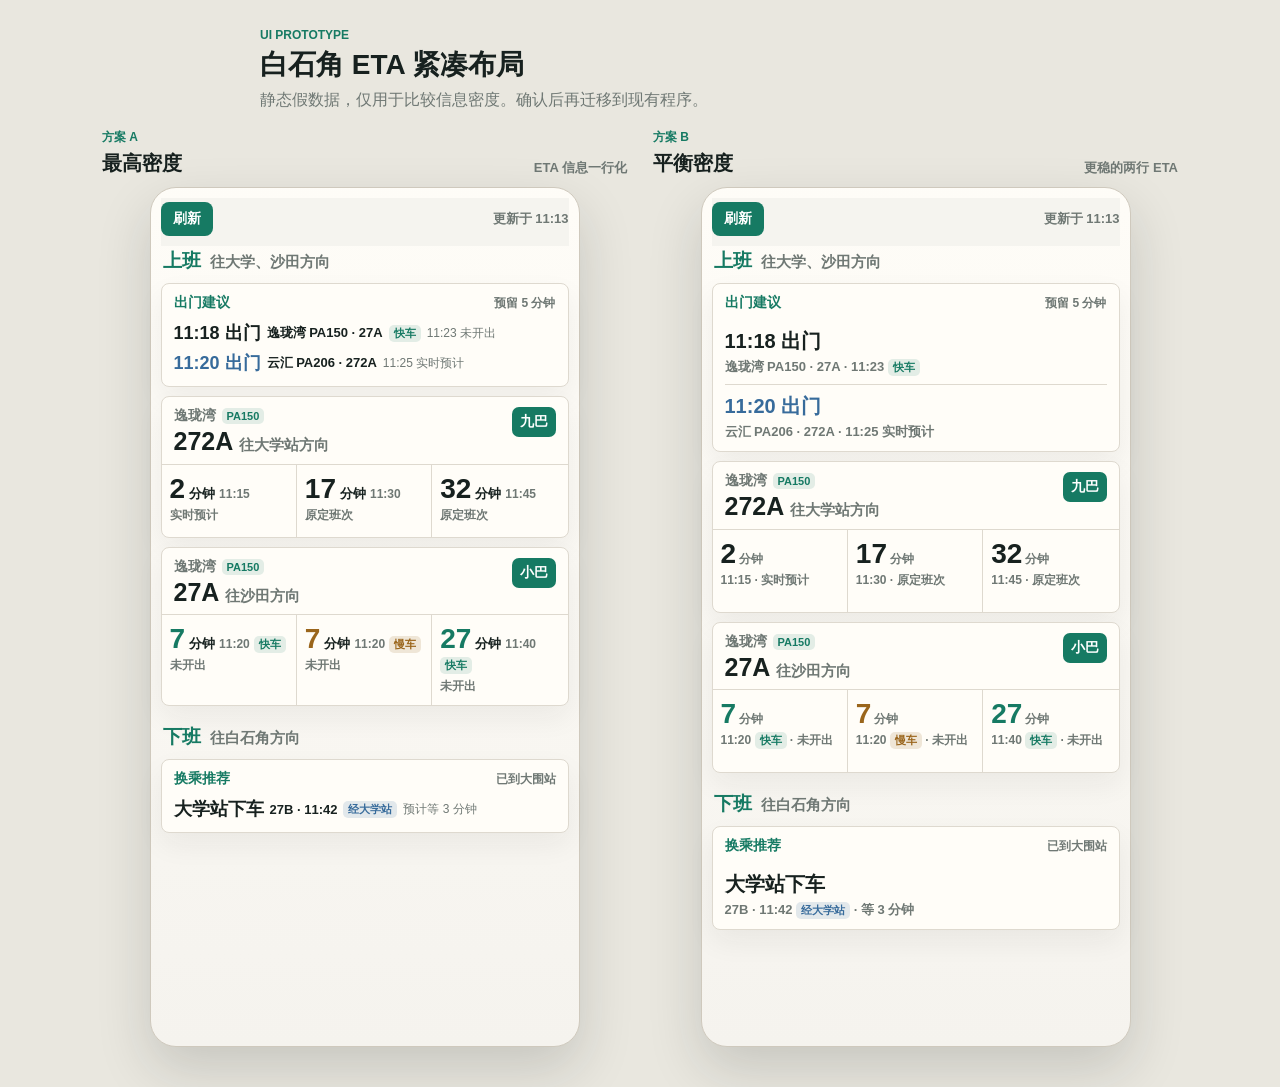
==== ui-prototype/compact-layout.html @ aad3869a "Add compact UI prototype" ====
<!doctype html>
<html lang="zh-Hans">
  <head>
    <meta charset="utf-8" />
    <meta name="viewport" content="width=device-width, initial-scale=1" />
    <title>紧凑布局原型</title>
    <link rel="stylesheet" href="compact-layout.css" />
  </head>
  <body>
    <main class="prototype-shell">
      <section class="prototype-note" aria-label="原型说明">
        <p class="note-kicker">UI prototype</p>
        <h1>白石角 ETA 紧凑布局</h1>
        <p>静态假数据，仅用于比较信息密度。确认后再迁移到现有程序。</p>
      </section>

      <section class="phone-grid" aria-label="布局方案">
        <article class="phone-frame">
          <header class="variant-header">
            <div>
              <p class="note-kicker">方案 A</p>
              <h2>最高密度</h2>
            </div>
            <span>ETA 信息一行化</span>
          </header>

          <div class="app-view compact-a">
            <header class="top-bar">
              <button type="button">刷新</button>
              <span>更新于 11:13</span>
            </header>

            <section class="commute-block">
              <h3><strong>上班</strong><span>往大学、沙田方向</span></h3>

              <section class="hint-panel">
                <div class="hint-head">
                  <span>出门建议</span>
                  <em>预留 5 分钟</em>
                </div>
                <div class="advice-row">
                  <strong>11:18 出门</strong>
                  <span>逸珑湾 PA150 · 27A</span>
                  <b class="badge fast">快车</b>
                  <small>11:23 未开出</small>
                </div>
                <div class="advice-row muted">
                  <strong>11:20 出门</strong>
                  <span>云汇 PA206 · 272A</span>
                  <small>11:25 实时预计</small>
                </div>
              </section>

              <section class="route-card">
                <header>
                  <div>
                    <p>逸珑湾 <b>PA150</b></p>
                    <h4>272A <span>往大学站方向</span></h4>
                  </div>
                  <i>九巴</i>
                </header>
                <div class="eta-grid">
                  <div class="eta-cell">
                    <p><strong>2</strong>分钟 <span>11:15</span></p>
                    <small>实时预计</small>
                  </div>
                  <div class="eta-cell">
                    <p><strong>17</strong>分钟 <span>11:30</span></p>
                    <small>原定班次</small>
                  </div>
                  <div class="eta-cell">
                    <p><strong>32</strong>分钟 <span>11:45</span></p>
                    <small>原定班次</small>
                  </div>
                </div>
              </section>

              <section class="route-card">
                <header>
                  <div>
                    <p>逸珑湾 <b>PA150</b></p>
                    <h4>27A <span>往沙田方向</span></h4>
                  </div>
                  <i>小巴</i>
                </header>
                <div class="eta-grid">
                  <div class="eta-cell fast-text">
                    <p><strong>7</strong>分钟 <span>11:20</span> <b class="badge fast">快车</b></p>
                    <small>未开出</small>
                  </div>
                  <div class="eta-cell slow-text">
                    <p><strong>7</strong>分钟 <span>11:20</span> <b class="badge slow">慢车</b></p>
                    <small>未开出</small>
                  </div>
                  <div class="eta-cell fast-text">
                    <p><strong>27</strong>分钟 <span>11:40</span> <b class="badge fast">快车</b></p>
                    <small>未开出</small>
                  </div>
                </div>
              </section>
            </section>

            <section class="commute-block">
              <h3><strong>下班</strong><span>往白石角方向</span></h3>
              <section class="hint-panel">
                <div class="hint-head">
                  <span>换乘推荐</span>
                  <em>已到大围站</em>
                </div>
                <div class="advice-row">
                  <strong>大学站下车</strong>
                  <span>27B · 11:42</span>
                  <b class="badge via">经大学站</b>
                  <small>预计等 3 分钟</small>
                </div>
              </section>
            </section>
          </div>
        </article>

        <article class="phone-frame">
          <header class="variant-header">
            <div>
              <p class="note-kicker">方案 B</p>
              <h2>平衡密度</h2>
            </div>
            <span>更稳的两行 ETA</span>
          </header>

          <div class="app-view compact-b">
            <header class="top-bar">
              <button type="button">刷新</button>
              <span>更新于 11:13</span>
            </header>

            <section class="commute-block">
              <h3><strong>上班</strong><span>往大学、沙田方向</span></h3>

              <section class="hint-panel">
                <div class="hint-head">
                  <span>出门建议</span>
                  <em>预留 5 分钟</em>
                </div>
                <div class="advice-card">
                  <strong>11:18 出门</strong>
                  <p>逸珑湾 PA150 · 27A · 11:23 <b class="badge fast">快车</b></p>
                </div>
                <div class="advice-card secondary">
                  <strong>11:20 出门</strong>
                  <p>云汇 PA206 · 272A · 11:25 实时预计</p>
                </div>
              </section>

              <section class="route-card">
                <header>
                  <div>
                    <p>逸珑湾 <b>PA150</b></p>
                    <h4>272A <span>往大学站方向</span></h4>
                  </div>
                  <i>九巴</i>
                </header>
                <div class="eta-grid">
                  <div class="eta-cell">
                    <p><strong>2</strong><small>分钟</small></p>
                    <span>11:15 · 实时预计</span>
                  </div>
                  <div class="eta-cell">
                    <p><strong>17</strong><small>分钟</small></p>
                    <span>11:30 · 原定班次</span>
                  </div>
                  <div class="eta-cell">
                    <p><strong>32</strong><small>分钟</small></p>
                    <span>11:45 · 原定班次</span>
                  </div>
                </div>
              </section>

              <section class="route-card">
                <header>
                  <div>
                    <p>逸珑湾 <b>PA150</b></p>
                    <h4>27A <span>往沙田方向</span></h4>
                  </div>
                  <i>小巴</i>
                </header>
                <div class="eta-grid">
                  <div class="eta-cell fast-text">
                    <p><strong>7</strong><small>分钟</small></p>
                    <span>11:20 <b class="badge fast">快车</b> · 未开出</span>
                  </div>
                  <div class="eta-cell slow-text">
                    <p><strong>7</strong><small>分钟</small></p>
                    <span>11:20 <b class="badge slow">慢车</b> · 未开出</span>
                  </div>
                  <div class="eta-cell fast-text">
                    <p><strong>27</strong><small>分钟</small></p>
                    <span>11:40 <b class="badge fast">快车</b> · 未开出</span>
                  </div>
                </div>
              </section>
            </section>

            <section class="commute-block">
              <h3><strong>下班</strong><span>往白石角方向</span></h3>
              <section class="hint-panel">
                <div class="hint-head">
                  <span>换乘推荐</span>
                  <em>已到大围站</em>
                </div>
                <div class="advice-card">
                  <strong>大学站下车</strong>
                  <p>27B · 11:42 <b class="badge via">经大学站</b> · 等 3 分钟</p>
                </div>
              </section>
            </section>
          </div>
        </article>
      </section>
    </main>
  </body>
</html>
---- ui-prototype/compact-layout.css ----
:root {
  --bg: #f5f3ee;
  --panel: #fffdf8;
  --ink: #17211f;
  --muted: #6f7874;
  --line: #ded9cf;
  --accent: #167a63;
  --warn: #9a651b;
  --info: #376b9b;
  color-scheme: light;
}

* {
  box-sizing: border-box;
}

body {
  margin: 0;
  background: #e9e7df;
  color: var(--ink);
  font-family: -apple-system, BlinkMacSystemFont, "Segoe UI", sans-serif;
}

button {
  font: inherit;
}

.prototype-shell {
  width: min(1120px, 100%);
  margin: 0 auto;
  padding: 28px 18px 40px;
}

.prototype-note {
  margin: 0 auto 18px;
  max-width: 760px;
}

.note-kicker {
  margin: 0 0 4px;
  color: var(--accent);
  font-size: 12px;
  font-weight: 850;
  text-transform: uppercase;
}

h1,
h2,
h3,
h4,
p {
  margin: 0;
}

.prototype-note h1 {
  font-size: 28px;
  letter-spacing: 0;
}

.prototype-note p:last-child {
  margin-top: 6px;
  color: var(--muted);
}

.phone-grid {
  display: grid;
  grid-template-columns: repeat(2, minmax(320px, 1fr));
  gap: 18px;
  align-items: start;
}

.phone-frame {
  display: grid;
  gap: 10px;
}

.variant-header {
  display: flex;
  align-items: end;
  justify-content: space-between;
  gap: 12px;
  padding: 0 4px;
}

.variant-header h2 {
  font-size: 20px;
}

.variant-header span {
  color: var(--muted);
  font-size: 13px;
  font-weight: 700;
}

.app-view {
  width: min(430px, 100%);
  min-height: 860px;
  margin: 0 auto;
  padding: 10px;
  border: 1px solid #cfc9bd;
  border-radius: 26px;
  background:
    linear-gradient(180deg, rgba(255, 253, 248, 0.92), rgba(245, 243, 238, 0.96)),
    var(--bg);
  box-shadow: 0 22px 54px rgba(23, 33, 31, 0.16);
}

.top-bar {
  position: sticky;
  top: 0;
  z-index: 2;
  display: flex;
  align-items: center;
  justify-content: space-between;
  padding: 4px 0 10px;
  background: rgba(245, 243, 238, 0.92);
}

.top-bar button {
  min-height: 34px;
  padding: 0 12px;
  border: 0;
  border-radius: 8px;
  background: var(--accent);
  color: white;
  font-size: 14px;
  font-weight: 850;
}

.top-bar span {
  color: var(--muted);
  font-size: 13px;
  font-weight: 750;
}

.commute-block {
  display: grid;
  gap: 9px;
  margin-bottom: 16px;
}

.commute-block h3 {
  display: flex;
  align-items: baseline;
  gap: 9px;
  min-width: 0;
  padding: 2px 2px 0;
}

.commute-block h3 strong {
  color: var(--accent);
  font-size: 19px;
}

.commute-block h3 span {
  min-width: 0;
  color: var(--muted);
  font-size: 15px;
  font-weight: 750;
}

.hint-panel,
.route-card {
  border: 1px solid var(--line);
  border-radius: 8px;
  background: var(--panel);
  box-shadow: 0 12px 28px rgba(29, 39, 36, 0.06);
  overflow: hidden;
}

.hint-panel {
  padding: 10px 12px;
}

.hint-head {
  display: flex;
  align-items: center;
  justify-content: space-between;
  gap: 10px;
  margin-bottom: 8px;
}

.hint-head span {
  color: var(--accent);
  font-size: 14px;
  font-weight: 850;
}

.hint-head em {
  color: var(--muted);
  font-size: 12px;
  font-style: normal;
  font-weight: 800;
}

.advice-row {
  display: flex;
  flex-wrap: wrap;
  align-items: center;
  gap: 6px;
  min-height: 26px;
  color: var(--muted);
  font-size: 13px;
}

.advice-row + .advice-row {
  margin-top: 4px;
}

.advice-row strong {
  color: var(--ink);
  font-size: 18px;
}

.advice-row span {
  color: var(--ink);
  font-weight: 750;
}

.advice-row small {
  color: var(--muted);
  font-size: 12px;
}

.advice-row.muted strong {
  color: var(--info);
}

.advice-card {
  display: grid;
  gap: 3px;
  padding: 8px 0;
  border-bottom: 1px solid var(--line);
}

.advice-card:last-child {
  border-bottom: 0;
  padding-bottom: 0;
}

.advice-card strong {
  font-size: 20px;
}

.advice-card.secondary strong {
  color: var(--info);
}

.advice-card p {
  color: var(--muted);
  font-size: 13px;
  font-weight: 750;
}

.route-card header {
  display: flex;
  align-items: flex-start;
  justify-content: space-between;
  gap: 10px;
  padding: 10px 12px 8px;
  border-bottom: 1px solid var(--line);
}

.route-card header p {
  display: flex;
  align-items: center;
  gap: 6px;
  color: var(--muted);
  font-size: 14px;
  font-weight: 850;
}

.route-card header p b {
  padding: 2px 5px;
  border-radius: 5px;
  background: rgba(31, 122, 99, 0.12);
  color: var(--accent);
  font-size: 11px;
}

.route-card h4 {
  margin-top: 3px;
  font-size: 25px;
  line-height: 1.1;
  letter-spacing: 0;
}

.route-card h4 span {
  color: var(--muted);
  font-size: 15px;
}

.route-card header i {
  flex: 0 0 auto;
  padding: 6px 8px;
  border-radius: 7px;
  background: var(--accent);
  color: white;
  font-size: 14px;
  font-style: normal;
  font-weight: 850;
}

.eta-grid {
  display: grid;
  grid-template-columns: repeat(3, minmax(0, 1fr));
}

.eta-cell {
  min-width: 0;
  min-height: 72px;
  padding: 10px 8px;
  border-right: 1px solid var(--line);
}

.eta-cell:last-child {
  border-right: 0;
}

.eta-cell p {
  min-width: 0;
  color: var(--ink);
  font-size: 13px;
  font-weight: 850;
  line-height: 1.2;
}

.eta-cell strong {
  font-size: 28px;
  line-height: 1;
}

.eta-cell small,
.eta-cell span {
  color: var(--muted);
  font-size: 12px;
  font-weight: 750;
}

.eta-cell > small,
.eta-cell > span {
  display: block;
  margin-top: 4px;
}

.compact-a .eta-cell p {
  display: flex;
  flex-wrap: wrap;
  align-items: baseline;
  gap: 4px;
}

.compact-b .eta-cell {
  min-height: 82px;
}

.compact-b .eta-cell p {
  display: flex;
  align-items: baseline;
  gap: 3px;
}

.fast-text strong {
  color: var(--accent);
}

.slow-text strong {
  color: var(--warn);
}

.badge {
  display: inline-flex;
  align-items: center;
  min-height: 17px;
  padding: 2px 5px;
  border-radius: 5px;
  font-size: 11px;
  font-weight: 850;
  line-height: 1;
}

.badge.fast {
  background: rgba(31, 122, 99, 0.12);
  color: var(--accent);
}

.badge.slow {
  background: rgba(143, 90, 19, 0.14);
  color: var(--warn);
}

.badge.via {
  background: rgba(55, 107, 155, 0.14);
  color: var(--info);
}

@media (max-width: 760px) {
  .prototype-shell {
    padding: 18px 10px 28px;
  }

  .phone-grid {
    grid-template-columns: 1fr;
  }
}
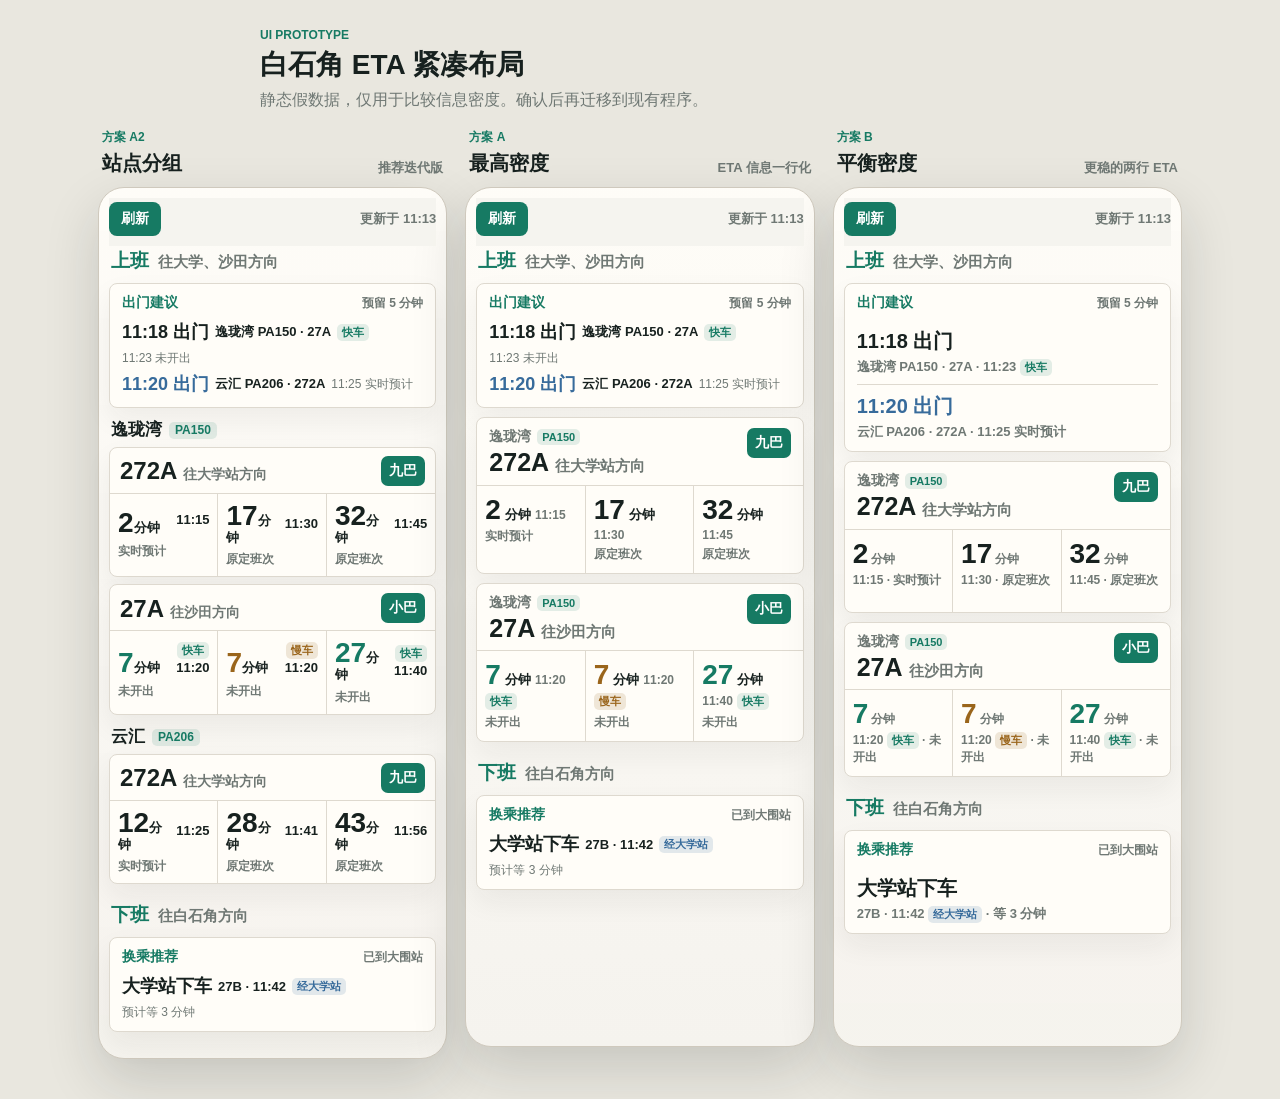
==== commit 3ee4e2db: "Iterate compact UI prototype" ====
--- a/ui-prototype/compact-layout.html
+++ b/ui-prototype/compact-layout.html
@@ -18,6 +18,146 @@
         <article class="phone-frame">
           <header class="variant-header">
             <div>
+              <p class="note-kicker">方案 A2</p>
+              <h2>站点分组</h2>
+            </div>
+            <span>推荐迭代版</span>
+          </header>
+
+          <div class="app-view compact-a2">
+            <header class="top-bar">
+              <button type="button">刷新</button>
+              <span>更新于 11:13</span>
+            </header>
+
+            <section class="commute-block">
+              <h3><strong>上班</strong><span>往大学、沙田方向</span></h3>
+
+              <section class="hint-panel">
+                <div class="hint-head">
+                  <span>出门建议</span>
+                  <em>预留 5 分钟</em>
+                </div>
+                <div class="advice-row">
+                  <strong>11:18 出门</strong>
+                  <span>逸珑湾 PA150 · 27A</span>
+                  <b class="badge fast">快车</b>
+                  <small>11:23 未开出</small>
+                </div>
+                <div class="advice-row muted">
+                  <strong>11:20 出门</strong>
+                  <span>云汇 PA206 · 272A</span>
+                  <small>11:25 实时预计</small>
+                </div>
+              </section>
+
+              <section class="stop-group">
+                <h4>逸珑湾 <b>PA150</b></h4>
+
+                <section class="route-card route-card-compact">
+                  <header>
+                    <div>
+                      <h5>272A <span>往大学站方向</span></h5>
+                    </div>
+                    <i>九巴</i>
+                  </header>
+                  <div class="eta-grid">
+                    <div class="eta-cell eta-cell-split">
+                      <p><strong>2</strong>分钟</p>
+                      <div class="eta-clock"><span>11:15</span></div>
+                      <small>实时预计</small>
+                    </div>
+                    <div class="eta-cell eta-cell-split">
+                      <p><strong>17</strong>分钟</p>
+                      <div class="eta-clock"><span>11:30</span></div>
+                      <small>原定班次</small>
+                    </div>
+                    <div class="eta-cell eta-cell-split">
+                      <p><strong>32</strong>分钟</p>
+                      <div class="eta-clock"><span>11:45</span></div>
+                      <small>原定班次</small>
+                    </div>
+                  </div>
+                </section>
+
+                <section class="route-card route-card-compact">
+                  <header>
+                    <div>
+                      <h5>27A <span>往沙田方向</span></h5>
+                    </div>
+                    <i>小巴</i>
+                  </header>
+                  <div class="eta-grid">
+                    <div class="eta-cell eta-cell-split fast-text">
+                      <p><strong>7</strong>分钟</p>
+                      <div class="eta-clock"><b class="badge fast">快车</b><span>11:20</span></div>
+                      <small>未开出</small>
+                    </div>
+                    <div class="eta-cell eta-cell-split slow-text">
+                      <p><strong>7</strong>分钟</p>
+                      <div class="eta-clock"><b class="badge slow">慢车</b><span>11:20</span></div>
+                      <small>未开出</small>
+                    </div>
+                    <div class="eta-cell eta-cell-split fast-text">
+                      <p><strong>27</strong>分钟</p>
+                      <div class="eta-clock"><b class="badge fast">快车</b><span>11:40</span></div>
+                      <small>未开出</small>
+                    </div>
+                  </div>
+                </section>
+              </section>
+
+              <section class="stop-group">
+                <h4>云汇 <b>PA206</b></h4>
+                <section class="route-card route-card-compact">
+                  <header>
+                    <div>
+                      <h5>272A <span>往大学站方向</span></h5>
+                    </div>
+                    <i>九巴</i>
+                  </header>
+                  <div class="eta-grid">
+                    <div class="eta-cell eta-cell-split">
+                      <p><strong>12</strong>分钟</p>
+                      <div class="eta-clock"><span>11:25</span></div>
+                      <small>实时预计</small>
+                    </div>
+                    <div class="eta-cell eta-cell-split">
+                      <p><strong>28</strong>分钟</p>
+                      <div class="eta-clock"><span>11:41</span></div>
+                      <small>原定班次</small>
+                    </div>
+                    <div class="eta-cell eta-cell-split">
+                      <p><strong>43</strong>分钟</p>
+                      <div class="eta-clock"><span>11:56</span></div>
+                      <small>原定班次</small>
+                    </div>
+                  </div>
+                </section>
+              </section>
+            </section>
+
+            <section class="commute-block">
+              <h3><strong>下班</strong><span>往白石角方向</span></h3>
+              <section class="hint-panel">
+                <div class="hint-head">
+                  <span>换乘推荐</span>
+                  <em>已到大围站</em>
+                </div>
+                <div class="advice-row">
+                  <strong>大学站下车</strong>
+                  <span>27B · 11:42</span>
+                  <b class="badge via">经大学站</b>
+                  <small>预计等 3 分钟</small>
+                </div>
+              </section>
+            </section>
+          </div>
+        </article>
+
+        <article class="phone-frame">
+          <header class="variant-header">
+            <div>
               <p class="note-kicker">方案 A</p>
               <h2>最高密度</h2>
             </div>
--- a/ui-prototype/compact-layout.css
+++ b/ui-prototype/compact-layout.css
@@ -64,7 +64,7 @@
 
 .phone-grid {
   display: grid;
-  grid-template-columns: repeat(2, minmax(320px, 1fr));
+  grid-template-columns: repeat(3, minmax(320px, 1fr));
   gap: 18px;
   align-items: start;
 }
@@ -261,6 +261,51 @@
   border-bottom: 1px solid var(--line);
 }
 
+.stop-group {
+  display: grid;
+  gap: 7px;
+}
+
+.stop-group h4 {
+  display: flex;
+  align-items: center;
+  gap: 7px;
+  padding: 4px 2px 0;
+  color: var(--ink);
+  font-size: 17px;
+  line-height: 1.1;
+}
+
+.stop-group h4 b {
+  padding: 2px 6px;
+  border-radius: 5px;
+  background: rgba(31, 122, 99, 0.12);
+  color: var(--accent);
+  font-size: 12px;
+}
+
+.route-card-compact header {
+  align-items: center;
+  padding: 8px 10px 7px;
+}
+
+.route-card-compact h5 {
+  margin: 0;
+  font-size: 24px;
+  line-height: 1.05;
+  letter-spacing: 0;
+}
+
+.route-card-compact h5 span {
+  color: var(--muted);
+  font-size: 14px;
+}
+
+.route-card-compact header i {
+  padding: 5px 8px;
+  font-size: 13px;
+}
+
 .route-card header p {
   display: flex;
   align-items: center;
@@ -313,6 +358,45 @@
   border-right: 1px solid var(--line);
 }
 
+.eta-cell-split {
+  display: grid;
+  grid-template-columns: minmax(0, 1fr) auto;
+  grid-template-rows: auto auto;
+  column-gap: 6px;
+  row-gap: 2px;
+  min-height: 66px;
+  padding: 8px 8px;
+}
+
+.eta-cell-split p {
+  grid-column: 1;
+  grid-row: 1;
+  align-self: end;
+}
+
+.eta-cell-split .eta-clock {
+  grid-column: 2;
+  grid-row: 1;
+  display: grid;
+  justify-items: end;
+  align-self: center;
+  gap: 2px;
+  min-width: 34px;
+}
+
+.eta-cell-split .eta-clock span {
+  color: var(--ink);
+  font-size: 13px;
+  font-weight: 850;
+  line-height: 1;
+}
+
+.eta-cell-split > small {
+  grid-column: 1 / -1;
+  grid-row: 2;
+  margin-top: 0;
+}
+
 .eta-cell:last-child {
   border-right: 0;
 }
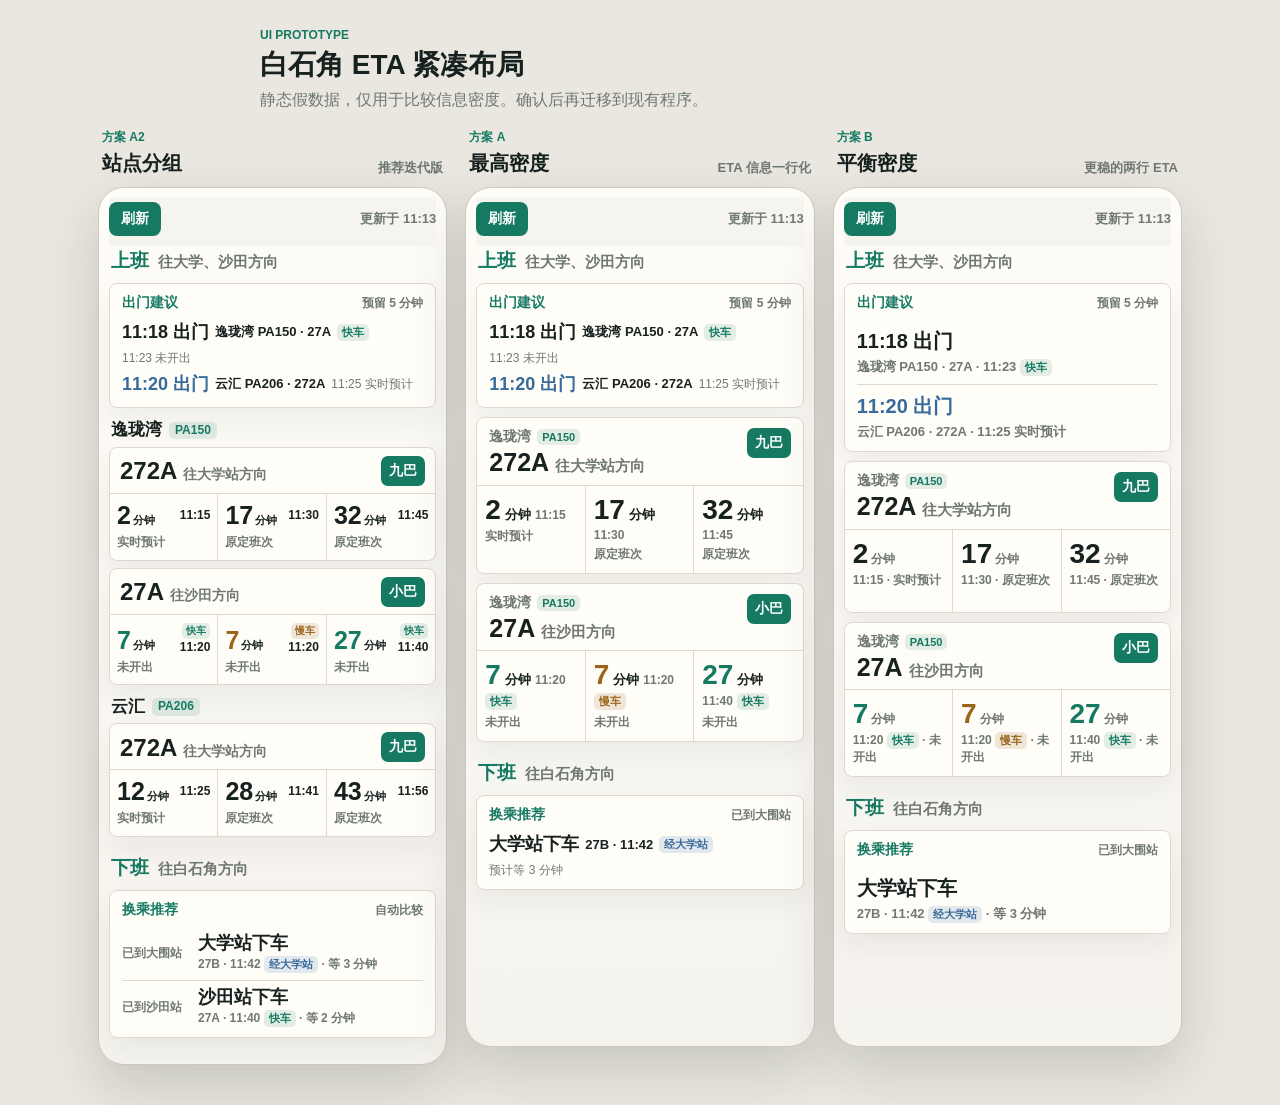
==== commit a7c7208a: "Refine compact UI prototype" ====
--- a/ui-prototype/compact-layout.html
+++ b/ui-prototype/compact-layout.html
@@ -63,17 +63,17 @@
                   </header>
                   <div class="eta-grid">
                     <div class="eta-cell eta-cell-split">
-                      <p><strong>2</strong>分钟</p>
+                      <p><strong>2</strong><em>分钟</em></p>
                       <div class="eta-clock"><span>11:15</span></div>
                       <small>实时预计</small>
                     </div>
                     <div class="eta-cell eta-cell-split">
-                      <p><strong>17</strong>分钟</p>
+                      <p><strong>17</strong><em>分钟</em></p>
                       <div class="eta-clock"><span>11:30</span></div>
                       <small>原定班次</small>
                     </div>
                     <div class="eta-cell eta-cell-split">
-                      <p><strong>32</strong>分钟</p>
+                      <p><strong>32</strong><em>分钟</em></p>
                       <div class="eta-clock"><span>11:45</span></div>
                       <small>原定班次</small>
                     </div>
@@ -89,17 +89,17 @@
                   </header>
                   <div class="eta-grid">
                     <div class="eta-cell eta-cell-split fast-text">
-                      <p><strong>7</strong>分钟</p>
+                      <p><strong>7</strong><em>分钟</em></p>
                       <div class="eta-clock"><b class="badge fast">快车</b><span>11:20</span></div>
                       <small>未开出</small>
                     </div>
                     <div class="eta-cell eta-cell-split slow-text">
-                      <p><strong>7</strong>分钟</p>
+                      <p><strong>7</strong><em>分钟</em></p>
                       <div class="eta-clock"><b class="badge slow">慢车</b><span>11:20</span></div>
                       <small>未开出</small>
                     </div>
                     <div class="eta-cell eta-cell-split fast-text">
-                      <p><strong>27</strong>分钟</p>
+                      <p><strong>27</strong><em>分钟</em></p>
                       <div class="eta-clock"><b class="badge fast">快车</b><span>11:40</span></div>
                       <small>未开出</small>
                     </div>
@@ -118,17 +118,17 @@
                   </header>
                   <div class="eta-grid">
                     <div class="eta-cell eta-cell-split">
-                      <p><strong>12</strong>分钟</p>
+                      <p><strong>12</strong><em>分钟</em></p>
                       <div class="eta-clock"><span>11:25</span></div>
                       <small>实时预计</small>
                     </div>
                     <div class="eta-cell eta-cell-split">
-                      <p><strong>28</strong>分钟</p>
+                      <p><strong>28</strong><em>分钟</em></p>
                       <div class="eta-clock"><span>11:41</span></div>
                       <small>原定班次</small>
                     </div>
                     <div class="eta-cell eta-cell-split">
-                      <p><strong>43</strong>分钟</p>
+                      <p><strong>43</strong><em>分钟</em></p>
                       <div class="eta-clock"><span>11:56</span></div>
                       <small>原定班次</small>
                     </div>
@@ -142,13 +142,17 @@
               <section class="hint-panel">
                 <div class="hint-head">
                   <span>换乘推荐</span>
-                  <em>已到大围站</em>
-                </div>
-                <div class="advice-row">
+                  <em>自动比较</em>
+                </div>
+                <div class="transfer-scenario">
+                  <span>已到大围站</span>
                   <strong>大学站下车</strong>
-                  <span>27B · 11:42</span>
-                  <b class="badge via">经大学站</b>
-                  <small>预计等 3 分钟</small>
+                  <small>27B · 11:42 <b class="badge via">经大学站</b> · 等 3 分钟</small>
+                </div>
+                <div class="transfer-scenario">
+                  <span>已到沙田站</span>
+                  <strong>沙田站下车</strong>
+                  <small>27A · 11:40 <b class="badge fast">快车</b> · 等 2 分钟</small>
                 </div>
               </section>
             </section>
--- a/ui-prototype/compact-layout.css
+++ b/ui-prototype/compact-layout.css
@@ -252,6 +252,44 @@
   font-weight: 750;
 }
 
+.transfer-scenario {
+  display: grid;
+  grid-template-columns: 68px minmax(0, 1fr);
+  column-gap: 8px;
+  row-gap: 2px;
+  padding: 7px 0;
+  border-bottom: 1px solid var(--line);
+}
+
+.transfer-scenario:last-child {
+  padding-bottom: 0;
+  border-bottom: 0;
+}
+
+.transfer-scenario span {
+  grid-row: 1 / 3;
+  align-self: center;
+  color: var(--muted);
+  font-size: 12px;
+  font-weight: 850;
+  line-height: 1.15;
+}
+
+.transfer-scenario strong {
+  min-width: 0;
+  color: var(--ink);
+  font-size: 18px;
+  line-height: 1.1;
+}
+
+.transfer-scenario small {
+  min-width: 0;
+  color: var(--muted);
+  font-size: 12px;
+  font-weight: 750;
+  line-height: 1.35;
+}
+
 .route-card header {
   display: flex;
   align-items: flex-start;
@@ -360,18 +398,22 @@
 
 .eta-cell-split {
   display: grid;
-  grid-template-columns: minmax(0, 1fr) auto;
+  grid-template-columns: minmax(0, 1fr) minmax(32px, auto);
   grid-template-rows: auto auto;
-  column-gap: 6px;
+  column-gap: 4px;
   row-gap: 2px;
   min-height: 66px;
-  padding: 8px 8px;
+  padding: 8px 7px;
 }
 
 .eta-cell-split p {
   grid-column: 1;
   grid-row: 1;
+  display: flex;
+  align-items: baseline;
   align-self: end;
+  gap: 2px;
+  white-space: nowrap;
 }
 
 .eta-cell-split .eta-clock {
@@ -381,14 +423,20 @@
   justify-items: end;
   align-self: center;
   gap: 2px;
-  min-width: 34px;
+  min-width: 32px;
 }
 
 .eta-cell-split .eta-clock span {
   color: var(--ink);
-  font-size: 13px;
+  font-size: 12px;
   font-weight: 850;
   line-height: 1;
+}
+
+.eta-cell-split .eta-clock .badge {
+  min-height: 16px;
+  padding: 2px 4px;
+  font-size: 10px;
 }
 
 .eta-cell-split > small {
@@ -414,6 +462,18 @@
   line-height: 1;
 }
 
+.eta-cell-split strong {
+  font-size: 25px;
+}
+
+.eta-cell-split p em {
+  color: var(--ink);
+  font-size: 11px;
+  font-style: normal;
+  font-weight: 850;
+  line-height: 1;
+}
+
 .eta-cell small,
 .eta-cell span {
   color: var(--muted);
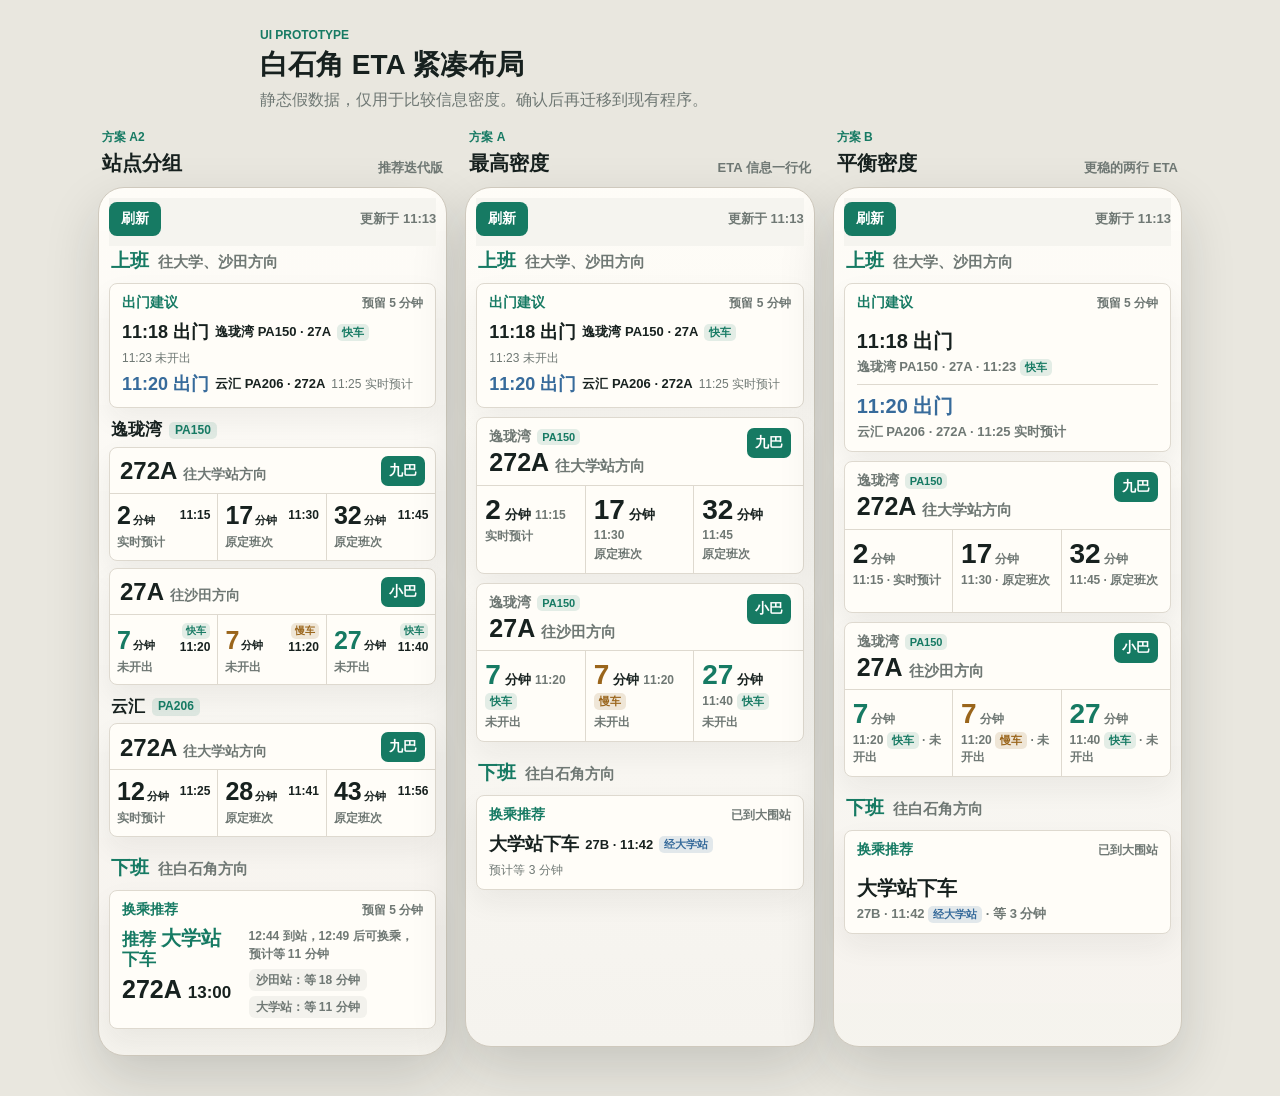
==== commit a0a5cbf6: "Refine homebound transfer recommendation layout" ====
--- a/ui-prototype/compact-layout.html
+++ b/ui-prototype/compact-layout.html
@@ -142,17 +142,20 @@
               <section class="hint-panel">
                 <div class="hint-head">
                   <span>换乘推荐</span>
-                  <em>自动比较</em>
-                </div>
-                <div class="transfer-scenario">
-                  <span>已到大围站</span>
-                  <strong>大学站下车</strong>
-                  <small>27B · 11:42 <b class="badge via">经大学站</b> · 等 3 分钟</small>
-                </div>
-                <div class="transfer-scenario">
-                  <span>已到沙田站</span>
-                  <strong>沙田站下车</strong>
-                  <small>27A · 11:40 <b class="badge fast">快车</b> · 等 2 分钟</small>
+                  <em>预留 5 分钟</em>
+                </div>
+                <div class="transfer-summary">
+                  <div class="transfer-pick">
+                    <p>推荐 <strong>大学站</strong> 下车</p>
+                    <h4>272A <span>13:00</span></h4>
+                  </div>
+                  <div class="transfer-meta">
+                    <p>12:44 到站，12:49 后可换乘，预计等 11 分钟</p>
+                    <div class="wait-pills">
+                      <span>沙田站：等 18 分钟</span>
+                      <span>大学站：等 11 分钟</span>
+                    </div>
+                  </div>
                 </div>
               </section>
             </section>
--- a/ui-prototype/compact-layout.css
+++ b/ui-prototype/compact-layout.css
@@ -252,42 +252,68 @@
   font-weight: 750;
 }
 
-.transfer-scenario {
-  display: grid;
-  grid-template-columns: 68px minmax(0, 1fr);
-  column-gap: 8px;
-  row-gap: 2px;
-  padding: 7px 0;
-  border-bottom: 1px solid var(--line);
-}
-
-.transfer-scenario:last-child {
-  padding-bottom: 0;
-  border-bottom: 0;
-}
-
-.transfer-scenario span {
-  grid-row: 1 / 3;
-  align-self: center;
-  color: var(--muted);
-  font-size: 12px;
+.transfer-summary {
+  display: grid;
+  grid-template-columns: minmax(112px, 0.8fr) minmax(0, 1.2fr);
+  align-items: start;
+  gap: 10px;
+}
+
+.transfer-pick {
+  min-width: 0;
+}
+
+.transfer-pick p {
+  color: var(--accent);
+  font-size: 17px;
   font-weight: 850;
   line-height: 1.15;
 }
 
-.transfer-scenario strong {
+.transfer-pick p strong {
+  color: var(--accent);
+  font-size: 20px;
+}
+
+.transfer-pick h4 {
+  margin-top: 7px;
+  color: var(--ink);
+  font-size: 25px;
+  line-height: 1;
+}
+
+.transfer-pick h4 span {
+  font-size: 17px;
+}
+
+.transfer-meta {
+  display: grid;
+  gap: 6px;
   min-width: 0;
-  color: var(--ink);
-  font-size: 18px;
-  line-height: 1.1;
-}
-
-.transfer-scenario small {
-  min-width: 0;
-  color: var(--muted);
-  font-size: 12px;
-  font-weight: 750;
-  line-height: 1.35;
+  padding-top: 1px;
+}
+
+.transfer-meta p {
+  color: var(--muted);
+  font-size: 12px;
+  font-weight: 750;
+  line-height: 1.45;
+}
+
+.wait-pills {
+  display: flex;
+  flex-wrap: wrap;
+  gap: 5px;
+}
+
+.wait-pills span {
+  padding: 5px 7px;
+  border-radius: 6px;
+  background: rgba(102, 112, 106, 0.08);
+  color: var(--muted);
+  font-size: 12px;
+  font-weight: 750;
+  line-height: 1;
 }
 
 .route-card header {
